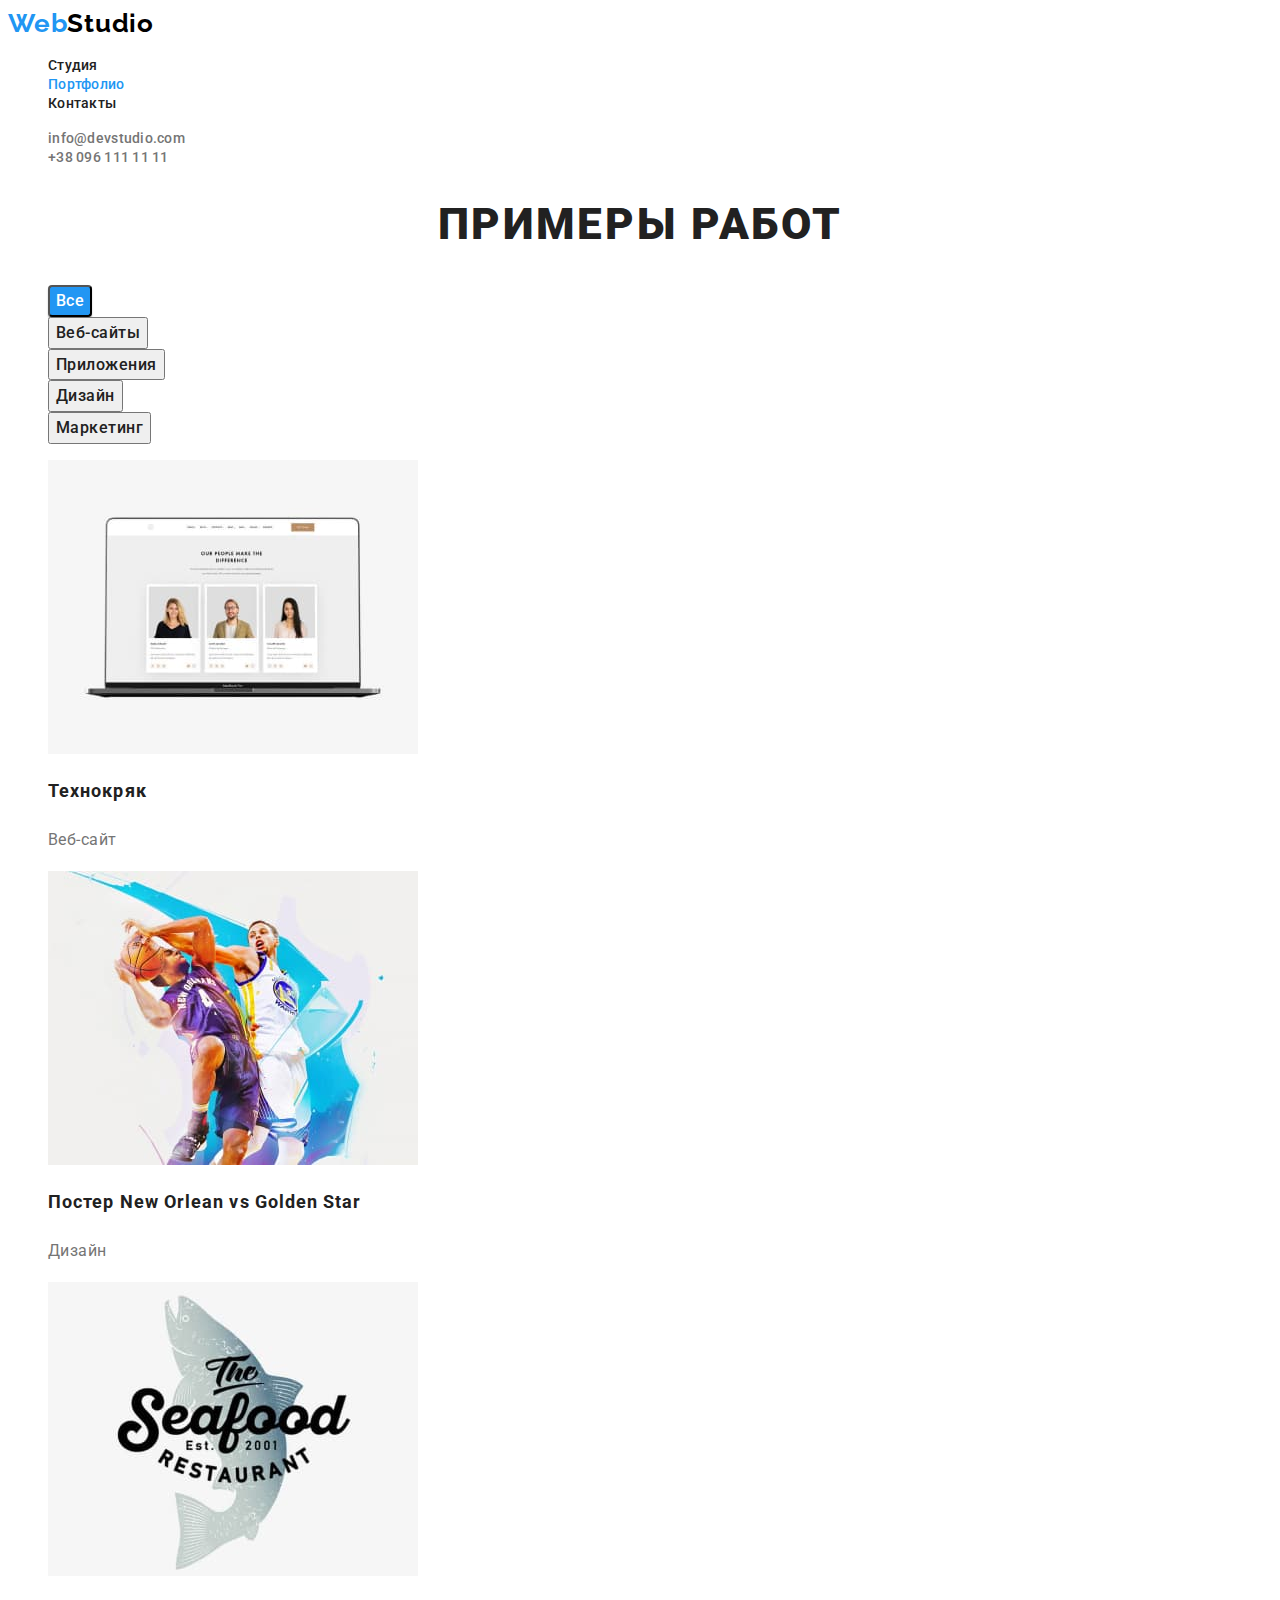
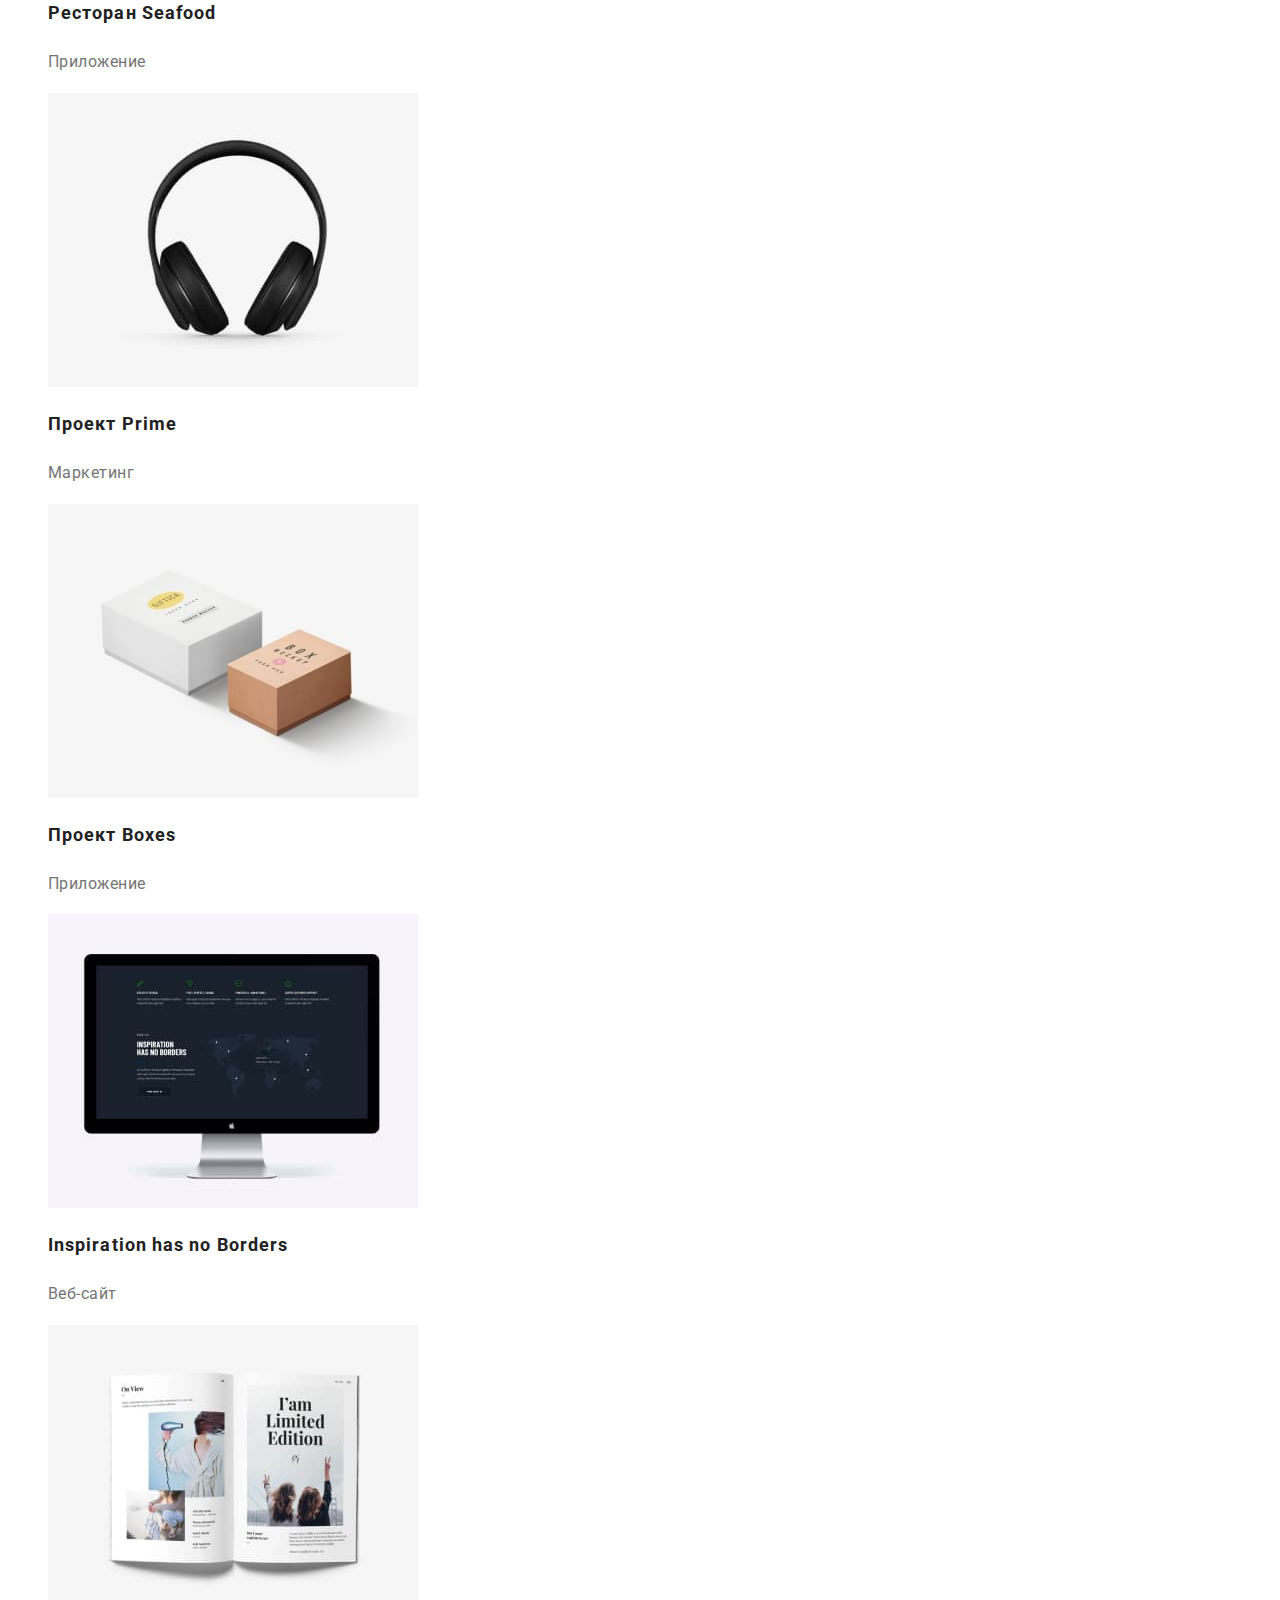
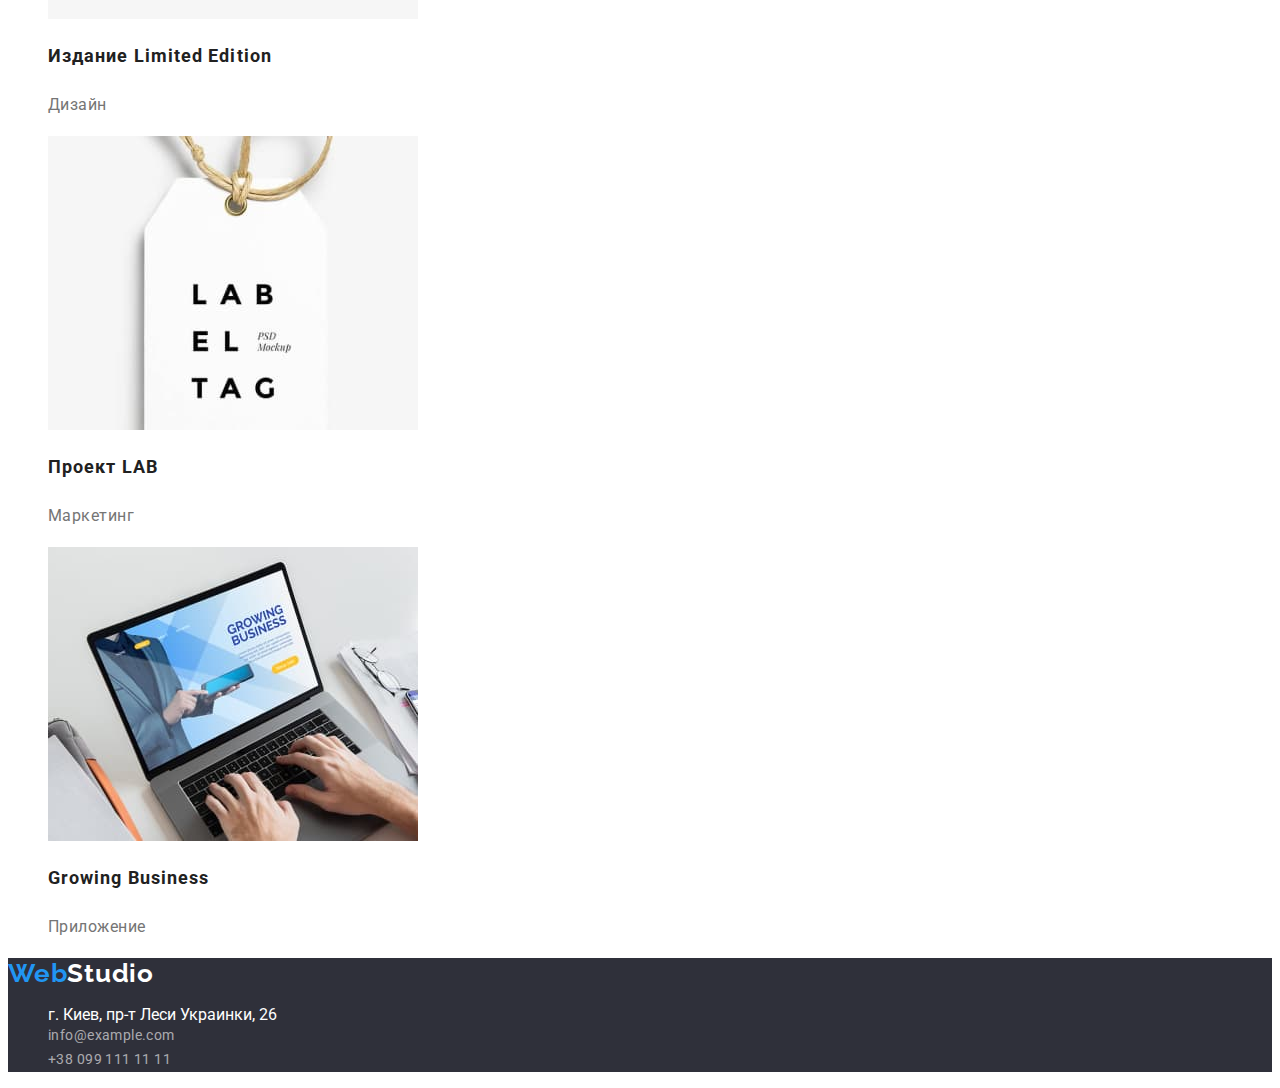
==== portfolio.html @ c9b8087f "Файлы после дз2" ====
<!DOCTYPE html>
<html lang="ru">

<head>
    <meta charset="UTF-8">
    <meta http-equiv="X-UA-Compatible" content="IE=edge">
    <meta name="viewport" content="width=device-width, initial-scale=1.0">
    <title>Portfolio</title>
    <link rel="preconnect" href="https://fonts.googleapis.com">
    <link rel="preconnect" href="https://fonts.gstatic.com" crossorigin>
    <link href="https://fonts.googleapis.com/css2?family=Raleway:wght@700&family=Roboto:wght@400;500;700;900&display=swap"
        rel="stylesheet">
    <link rel="stylesheet" href="./css/styles.css">
</head>

<body>
<header class="header">
    <nav class="header-navigation">
        <a href="./index.html" class="logo">Web<span class="logo-studio">Studio</span></a>
        <ul class="site-nav-list">
            <li class="site-nav-item">
                <a href="./index.html" class="site-nav-link">Студия</a>
            </li>
            <li class="site-nav-item">
                <a href="./portfolio.html" class="site-nav-link current" aria-label="Текущая страница">Портфолио</a>
            </li>
            <li class="site-nav-item">
                <a href="" class="site-nav-link link">Контакты</a>
            </li>
        </ul>
    </nav>
    <!-- Контакты -->
    <ul class="contacts-list">
        <li class="contacts-item">
            <a href="mailto:info@devstudio.com" class="contacts-link">info@devstudio.com</a>
        </li>
        <li class="contacts-item">
            <a href="tel:+380961111111" class="contacts-link ">+38 096 111 11 11</a>
        </li>
    </ul>
</header>
    <main class="main-portfolio">
            
           <!-- Фильтр -->
         <section class="section">
            <h1 class="hero-tagline">Примеры работ</h1>
         <ul class="filter-list">
            <li class="filter-item"><button type="button" class="filter-button-current">Все</button></li>
            <li class="filter-item"><button type="button" class="filter-button">Веб-сайты</button></li>
            <li class="filter-item"><button type="button" class="filter-button">Приложения</button></li>
            <li class="filter-item"><button type="button" class="filter-button">Дизайн</button></li>
            <li class="filter-item"><button type="button" class="filter-button">Маркетинг</button></li>
        </ul>
          <!-- Главные примеры работ -->
         <ul class=" examples-list">
            <li class="examples-item">
                <a href="" class="examples-link">
                    <img src="./images/tekhnokriak.jpg" alt="Веб-сайт компании Технокряк" width="370" height="294">
                <h2 class="examples-text">Технокряк</h2>
                <p class="examples-description">Веб-сайт</p>
                </a>
            </li>
            <li class="examples-item">
                <a href="" class="examples-link">
                    <img src="./images/orlean.jpg" alt="Постер New Orlean vs Golden Star" width="370" height="294">
                <h2 class="examples-text">Постер New Orlean vs Golden Star</h2>
                <p class="examples-description">Дизайн</p>
                </a>
            <li class="examples-item">
                <a href="" class="examples-link"> 
                    <img src="./images/seafood.jpg" alt="Приложение ресторана Seafood" width="370" height="294">
                <h2 class="examples-text">Ресторан Seafood</h2>
                <p class="examples-description">Приложение</p>
                </a>
            </li>
            <li class="examples-item">
                <a href="" class="examples-link">
                    <img src="./images/prime.jpg" alt="Наушники как маркетинг проекта Прайм" width="370"
                        height="294">
                <h2 class="examples-text">Проект Prime</h2>
                <p class="examples-description">Маркетинг</p>
                </a>
            </li>
            <li class="examples-item">
                <a href="" class="examples-link">
                    <img src="./images/boxes.jpg" alt="Приложение проект Boxes" width="370" height="294">
                <h2 class="examples-text">Проект Boxes</h2>
                <p class="examples-description">Приложение</p>
                </a>
            </li>
            <li class="examples-item">
                <a href="" class="examples-link">
                    <img src="./images/inspiration.jpg" alt="Веб-сайт Inspiration has no Borders" width="370"
                        height="294">
                <h2 class="examples-text">Inspiration has no Borders</h2>
                <p class="examples-description">Веб-сайт</p>
                </a>
            </li>
            <li class="examples-item">
                <a href="" class="examples-link">
                    <img src="./images/limited.jpg" alt="Дизайн Издания Limited Edition" width="370" height="294">
                <h2 class="examples-text">Издание Limited Edition</h2>
                <p class="examples-description">Дизайн</p>
                </a>
            </li>
            <li class="examples-item">
                <a href="" class="examples-link">
                    <img src="./images/project.jpg" alt="Маркетинг Проект LAB" width="370" height="294">
                <h2 class="examples-text">Проект LAB</h2>
                <p class="examples-description">Маркетинг</p>
                </a>
            </li>
            <li class="examples-item">
                <a href="" class="examples-link">
                    <img src="./images/growing.jpg" alt="Приложение Growing Business" width="370" height="294">
                <h2 class="examples-text">Growing Business</h2>
                <p class="examples-description">Приложение</p>
                </a>
            </li>
        </ul>
        </section>
    </main>
    <footer class="footer">
        <a href="./index.html" class="logo">Web<span class="logo-studio-footer">Studio</span></a>
        <address class="adress-footer ">
            <ul class="adress-list">
                <li>
                    <span class="adress-street">г. Киев, пр-т Леси Украинки, 26</span>
                </li>
                <li>
                    <a href="mailto:info@example.com" class="mail link">info@example.com</a>
                </li>
                <li>
                    <a href="tel:+380991111111" class="tel link">+38 099 111 11 11</a>
                </li>
            </ul>
        </address>
    </footer>
</body>

</html>
---- css/styles.css ----
/* 
Основной цвет текста - #757575
Вторичный цвет текста - #212121
Основной цвет фона -    #FFFFFF
Вторичный цвет фона - #2F303A
Цвет акцента - #2196F3 */

:root {
  --primary-text-color: #757575;
  --secondary-text-color: #212121;
  --primary-bg-color: #fff;
  --secondary-bg-color: #2f303a;
  --accent-color: #2196f3;
}
/* Основные параметры body */
body {
  background-color: var(--primary-bg-color);
  color: var(--primary-text-color);
  font-family: Roboto, sans-serif;
}
/* Лого Хедер и первая часть для Футера */
.logo {
  font-family: Raleway, sans-serif;
  color: var(--accent-color);
  text-decoration: none;
  font-weight: 700;
  font-size: 26px;
  line-height: 1.19;
  letter-spacing: 0.03em;
}

.logo-studio {
  color: #000;
}

/* Параметры оформления  */
/* .list {
  list-style: none;
} */

.link {
  text-decoration: none;
}

/* Хедер */
.site-nav-link {
  font-weight: 500;
  font-size: 14px;
  line-height: 1.14;
  letter-spacing: 0.02em;
  color: var(--secondary-text-color);
  text-decoration: none;
}
.site-nav-link:hover,
.site-nav-link:focus {
  color: var(--accent-color);
}

.site-nav-item .current {
  color: var(--accent-color);
}

.contacts-link {
  font-weight: 500;
  font-size: 14px;
  line-height: 1.14;
  letter-spacing: 0.02em;
  color: var(--primary-text-color);
  text-decoration: none;
}

.contacts-link:hover,
.contacts-link:focus {
  color: var(--accent-color);
}

.contacts-list {
  list-style: none;
}
.site-nav-list {
  list-style: none;
}

/* Оформление героя */
.hero {
  background-color: var(--secondary-bg-color);
}

.hero-title {
  color: var(--primary-bg-color);
  font-weight: 900;
  font-size: 44px;
  line-height: 1.36;
  text-align: center;
  letter-spacing: 0.06em;
  text-transform: uppercase;
}

/* Основные параметры кнопок */
/* .button {
  font-family: inherit;
  cursor: pointer;
}
Кнопка герой */
.hero-button {
  font-family: inherit;
  cursor: pointer;
  font-weight: 700;
  font-size: 16px;
  line-height: 1.87;
  color: var(--primary-bg-color);
  align-items: center;
  text-align: center;
  letter-spacing: 0.06em;
  background-color: var(--accent-color);
  box-shadow: 0px 4px 4px rgba(0, 0, 0, 0.15);
  border-radius: 4px;
}
/* Особенности */
.properties-headline {
  font-weight: 700;
  font-size: 36px;
  line-height: 1.16;
  text-align: center;
  letter-spacing: 0.03em;
  color: var(--secondary-text-color);
}

.properties-list {
  list-style: none;
}

.properties-title {
  font-weight: 700;
  font-size: 14px;
  line-height: 1.14;
  letter-spacing: 0.03em;
  text-transform: uppercase;
  color: var(--secondary-text-color);
}
.properties-text {
  font-size: 14px;
  line-height: 1.71;
  letter-spacing: 0.03em;
}

/* Чем мы занимаемся */
.works-headline {
  font-weight: 700;
  font-size: 36px;
  line-height: 1.16;
  text-align: center;
  letter-spacing: 0.03em;
  color: var(--secondary-text-color);
}

.works-list {
  list-style: none;
}

/* Команда */
.section-team {
  background-color: #f5f4fa;
}

.team-headline {
  font-weight: 700;
  font-size: 36px;
  line-height: 1.16;
  text-align: center;
  letter-spacing: 0.03em;
  color: var(--secondary-text-color);
}
.team-list {
  list-style: none;
}

.team-item-title {
  font-weight: 500;
  font-size: 16px;
  line-height: 1.18;
  letter-spacing: 0.03em;
  color: var(--secondary-text-color);
}
.team-item-text {
  font-size: 16px;
  line-height: 1.18;
  letter-spacing: 0.03em;
}

/* Футер */

.footer {
  background-color: var(--secondary-bg-color);
}
/* Лого футер */
.logo > .logo-studio-footer {
  color: var(--primary-bg-color);
}
/* Адресс Футер */
.adress-footer {
  font-style: normal;
}

.adress {
  font-size: 14px;
  line-height: 1.71;
  letter-spacing: 0.03em;
  color: var(--primary-bg-color);
}
.adress-list {
  list-style: none;
}
.mail,
.tel {
  font-size: 14px;
  line-height: 1.71;
  letter-spacing: 0.03em;
  color: rgba(255, 255, 255, 0.6);
}
.mail:hover,
.mail:focus,
.tel:hover,
.tel:focus {
  color: var(--accent-color);
}
.adress-street {
  color: var(--primary-bg-color);
}
/* Мейн портфолио */

.hero-tagline {
  color: var(--secondary-text-color);
  font-weight: 900;
  font-size: 44px;
  line-height: 1.36;
  text-align: center;
  letter-spacing: 0.06em;
  text-transform: uppercase;
}

/* Оформление кнопок портфолио */
.filter-list {
  list-style: none;
}
.filter-button-current {
  font-weight: 500;
  font-size: 16px;
  line-height: 1.62;
  text-align: center;
  letter-spacing: 0.03em;
  color: var(--primary-bg-color);
  background-color: var(--accent-color);
  box-shadow: 0px 3px 1px rgba(0, 0, 0, 0.1), 0px 1px 2px rgba(0, 0, 0, 0.08),
    0px 2px 2px rgba(0, 0, 0, 0.12);
  border-radius: 4px;
  font-family: inherit;
  cursor: pointer;
}

.filter-button {
  font-weight: 500;
  font-size: 16px;
  line-height: 1.62;
  text-align: center;
  letter-spacing: 0.03em;
  color: var(--secondary-text-color);
  font-family: inherit;
  cursor: pointer;
}

.filter-button:hover,
.filter-button:focus {
  color: var(--primary-bg-color);
  background-color: var(--accent-color);
  box-shadow: 0px 3px 1px rgba(0, 0, 0, 0.1), 0px 1px 2px rgba(0, 0, 0, 0.08),
    0px 2px 2px rgba(0, 0, 0, 0.12);
  border-radius: 4px;
}

/* Оформление примеров работ Портфолио */
.examples-text {
  font-weight: 700;
  font-size: 18px;
  line-height: 2;
  letter-spacing: 0.06em;
  color: var(--secondary-text-color);
}

.examples-link {
  text-decoration: none;
}

.examples-description {
  font-size: 16px;
  line-height: 1.87;
  letter-spacing: 0.03em;
  color: var(--primary-text-color);
}
.examples-list {
  list-style: none;
}
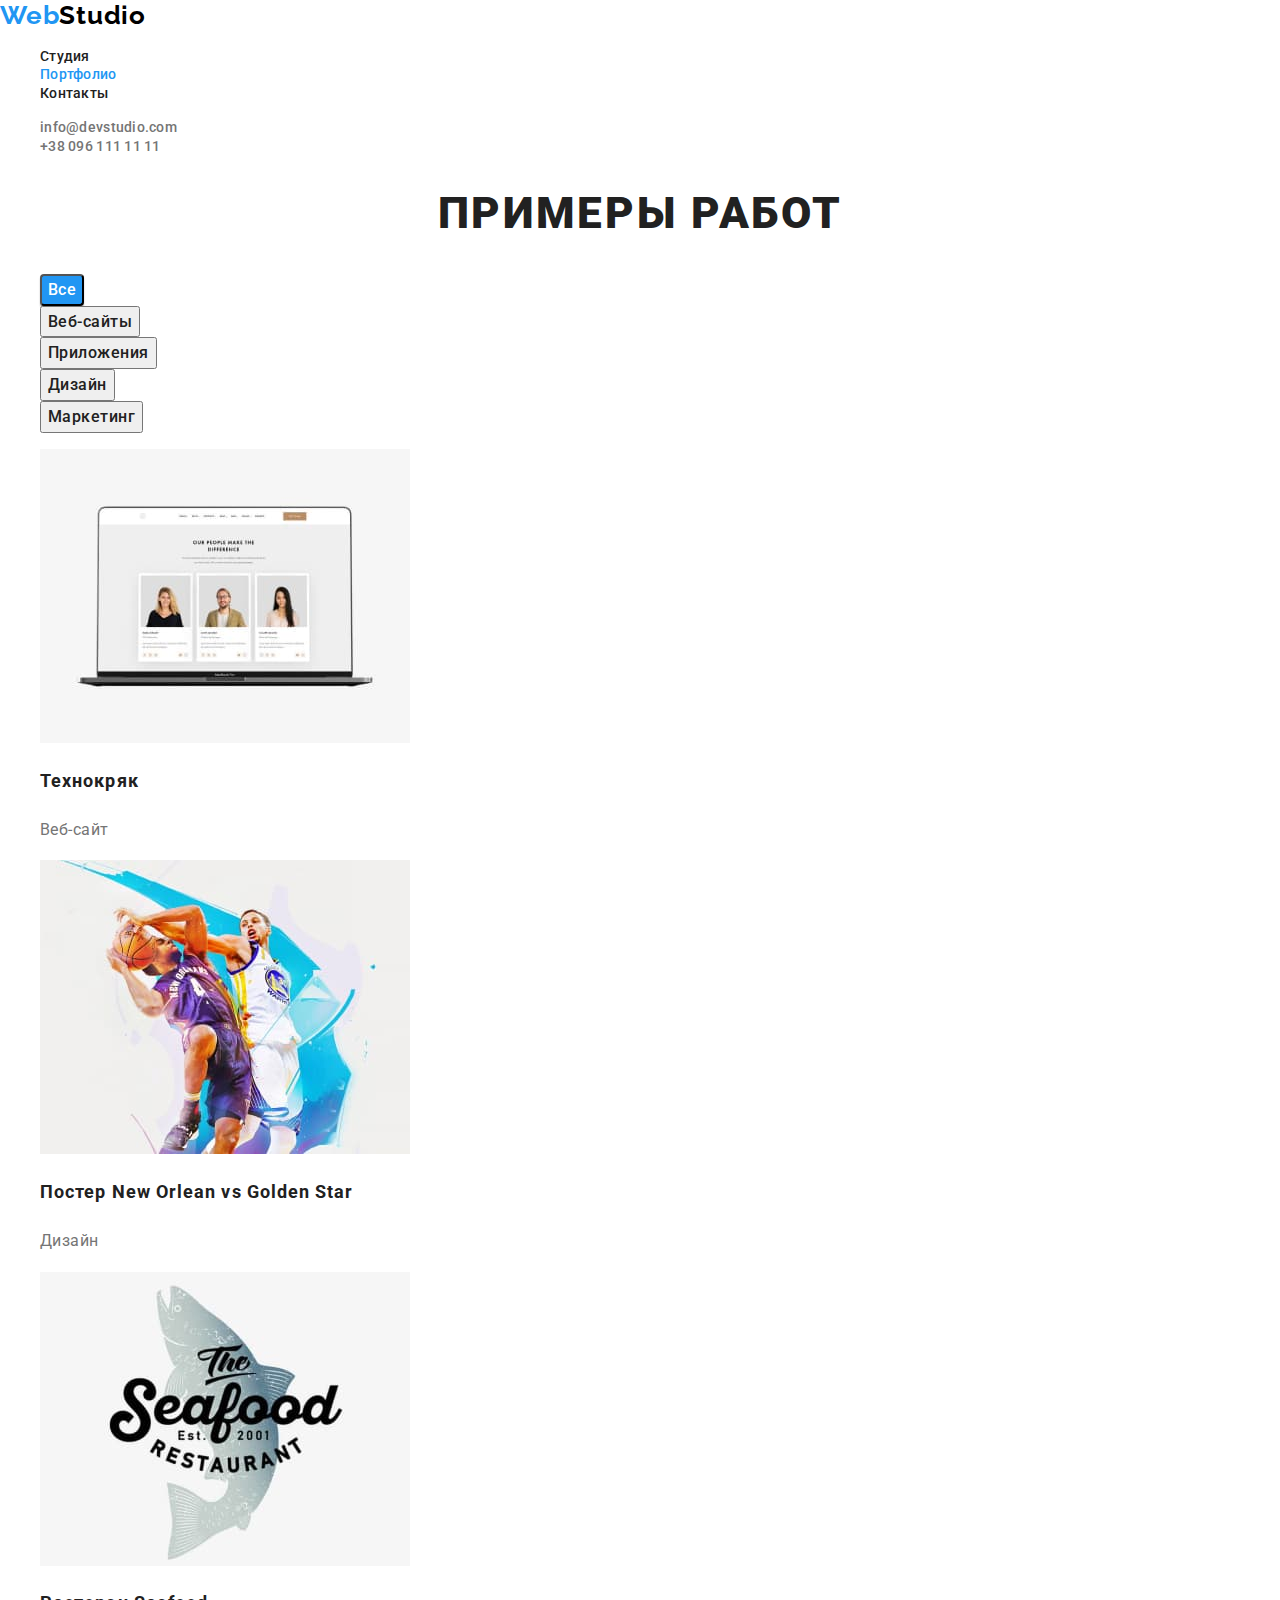
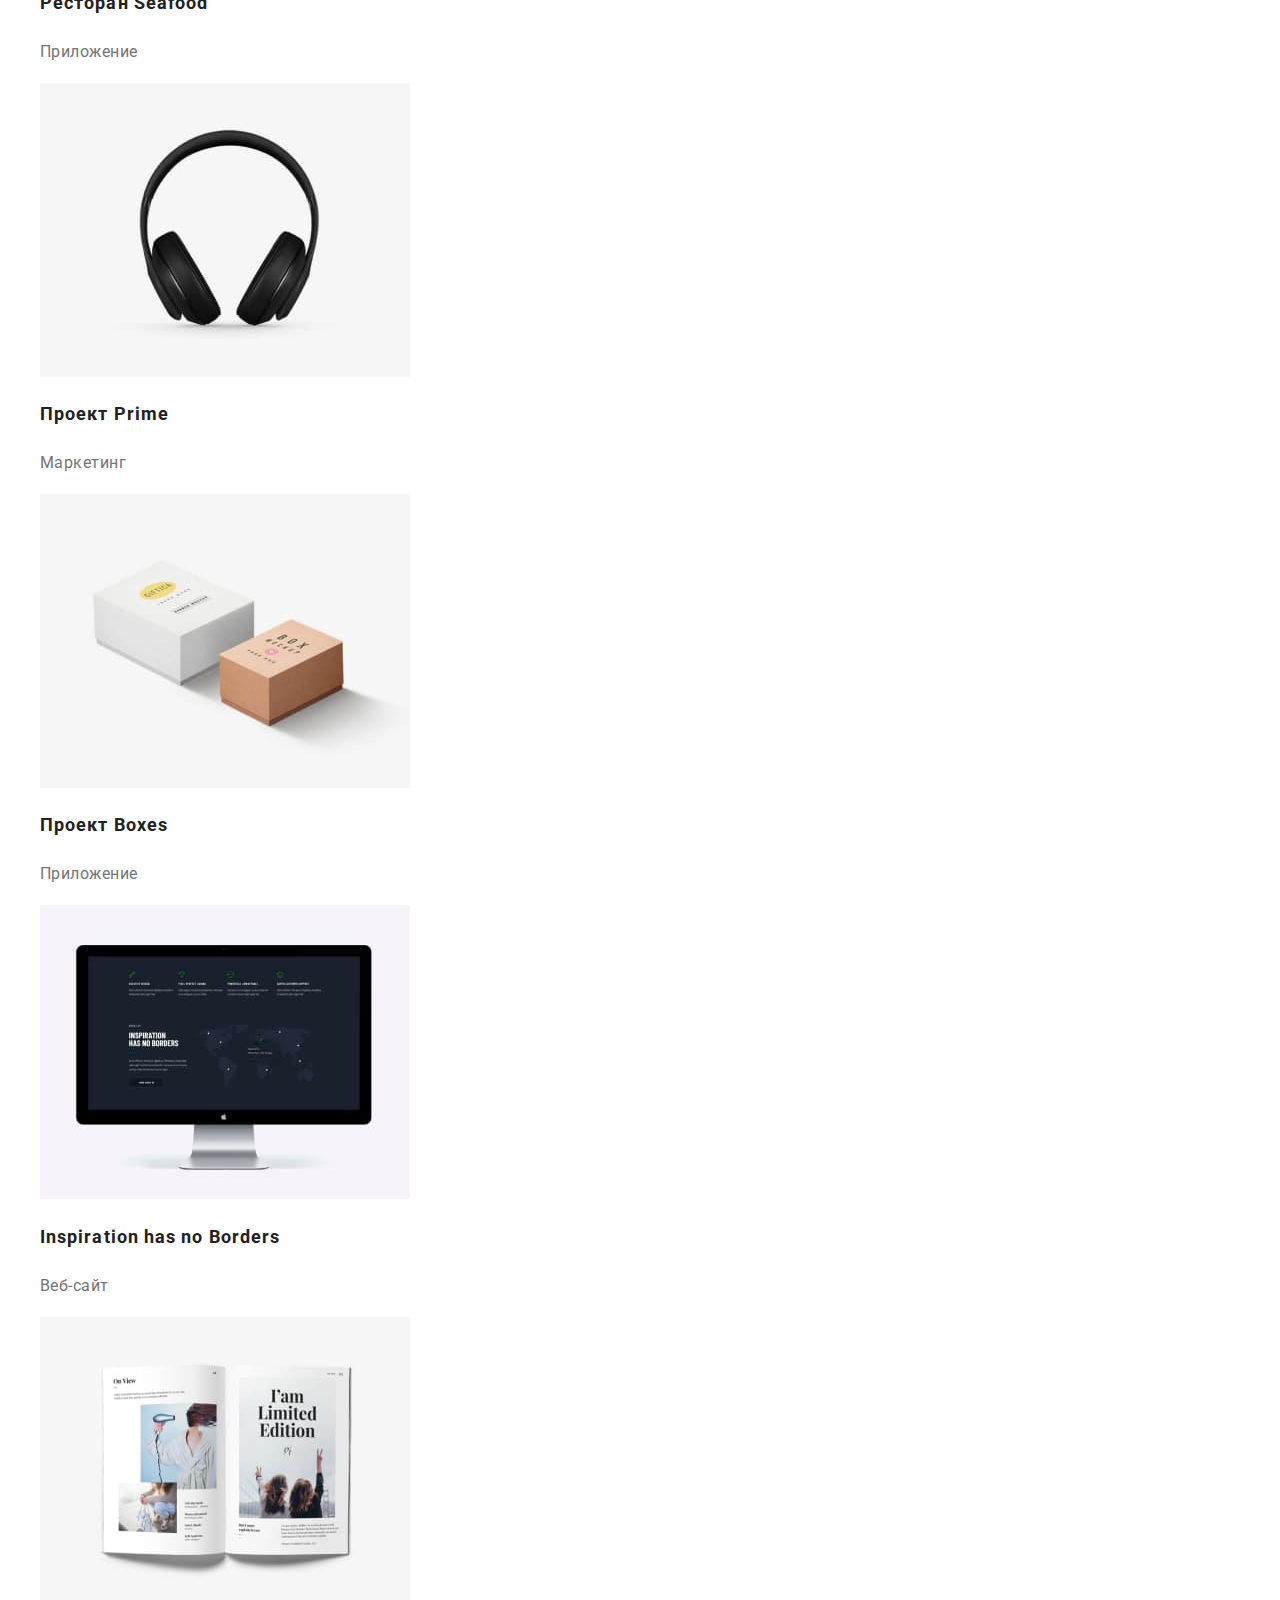
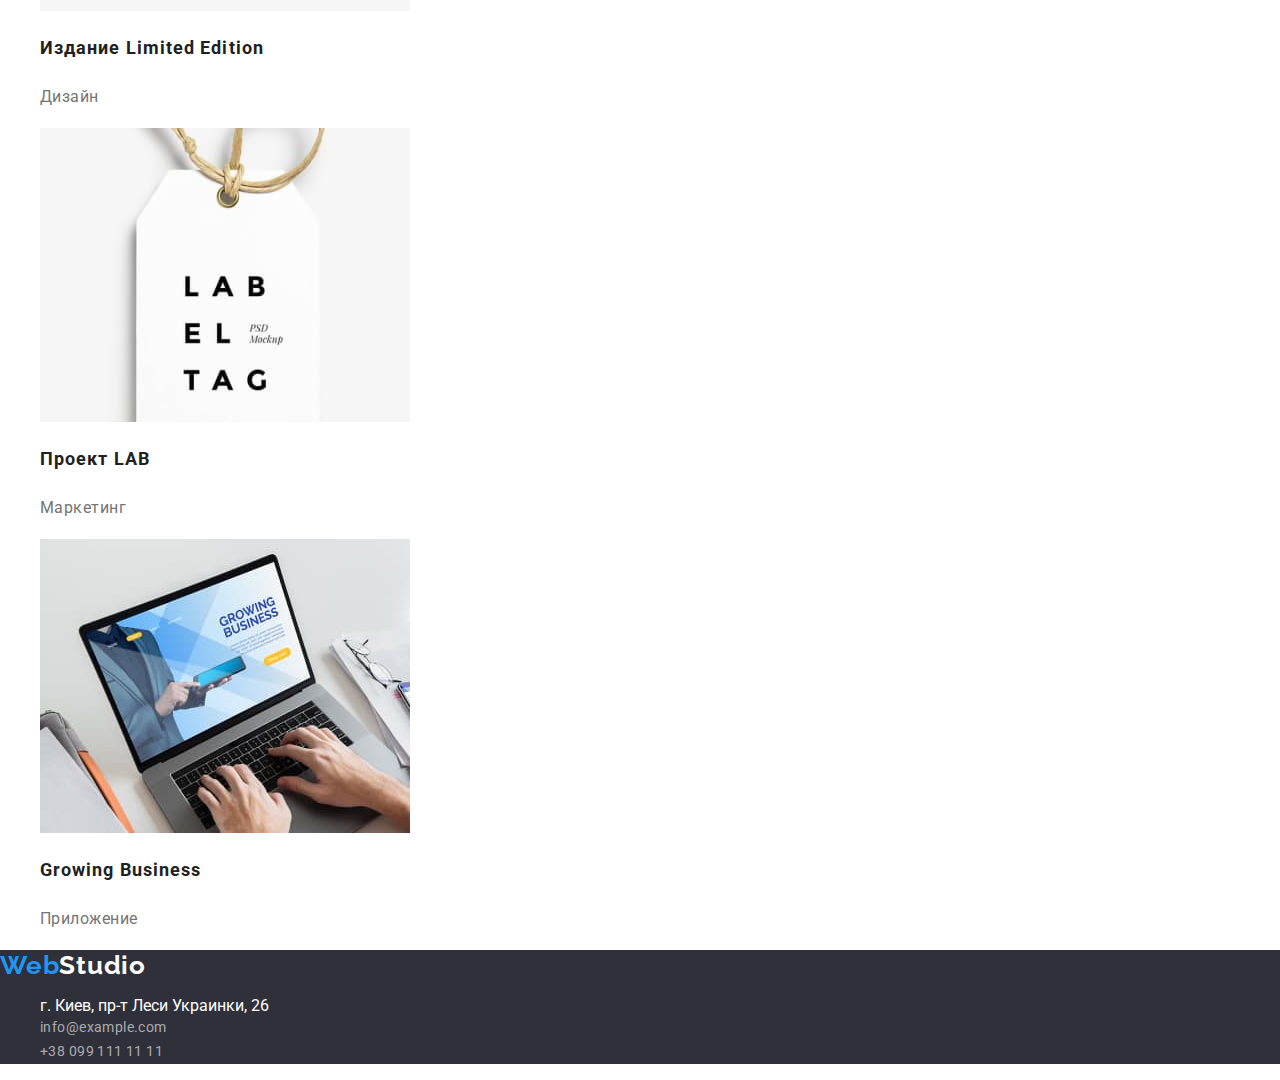
==== commit ad221954: "Добавлен нормализатор" ====
--- a/portfolio.html
+++ b/portfolio.html
@@ -8,6 +8,7 @@
     <title>Portfolio</title>
     <link rel="preconnect" href="https://fonts.googleapis.com">
     <link rel="preconnect" href="https://fonts.gstatic.com" crossorigin>
+    <link rel="stylesheet" href="./css/modern-normalize.css">
     <link href="https://fonts.googleapis.com/css2?family=Raleway:wght@700&family=Roboto:wght@400;500;700;900&display=swap"
         rel="stylesheet">
     <link rel="stylesheet" href="./css/styles.css">
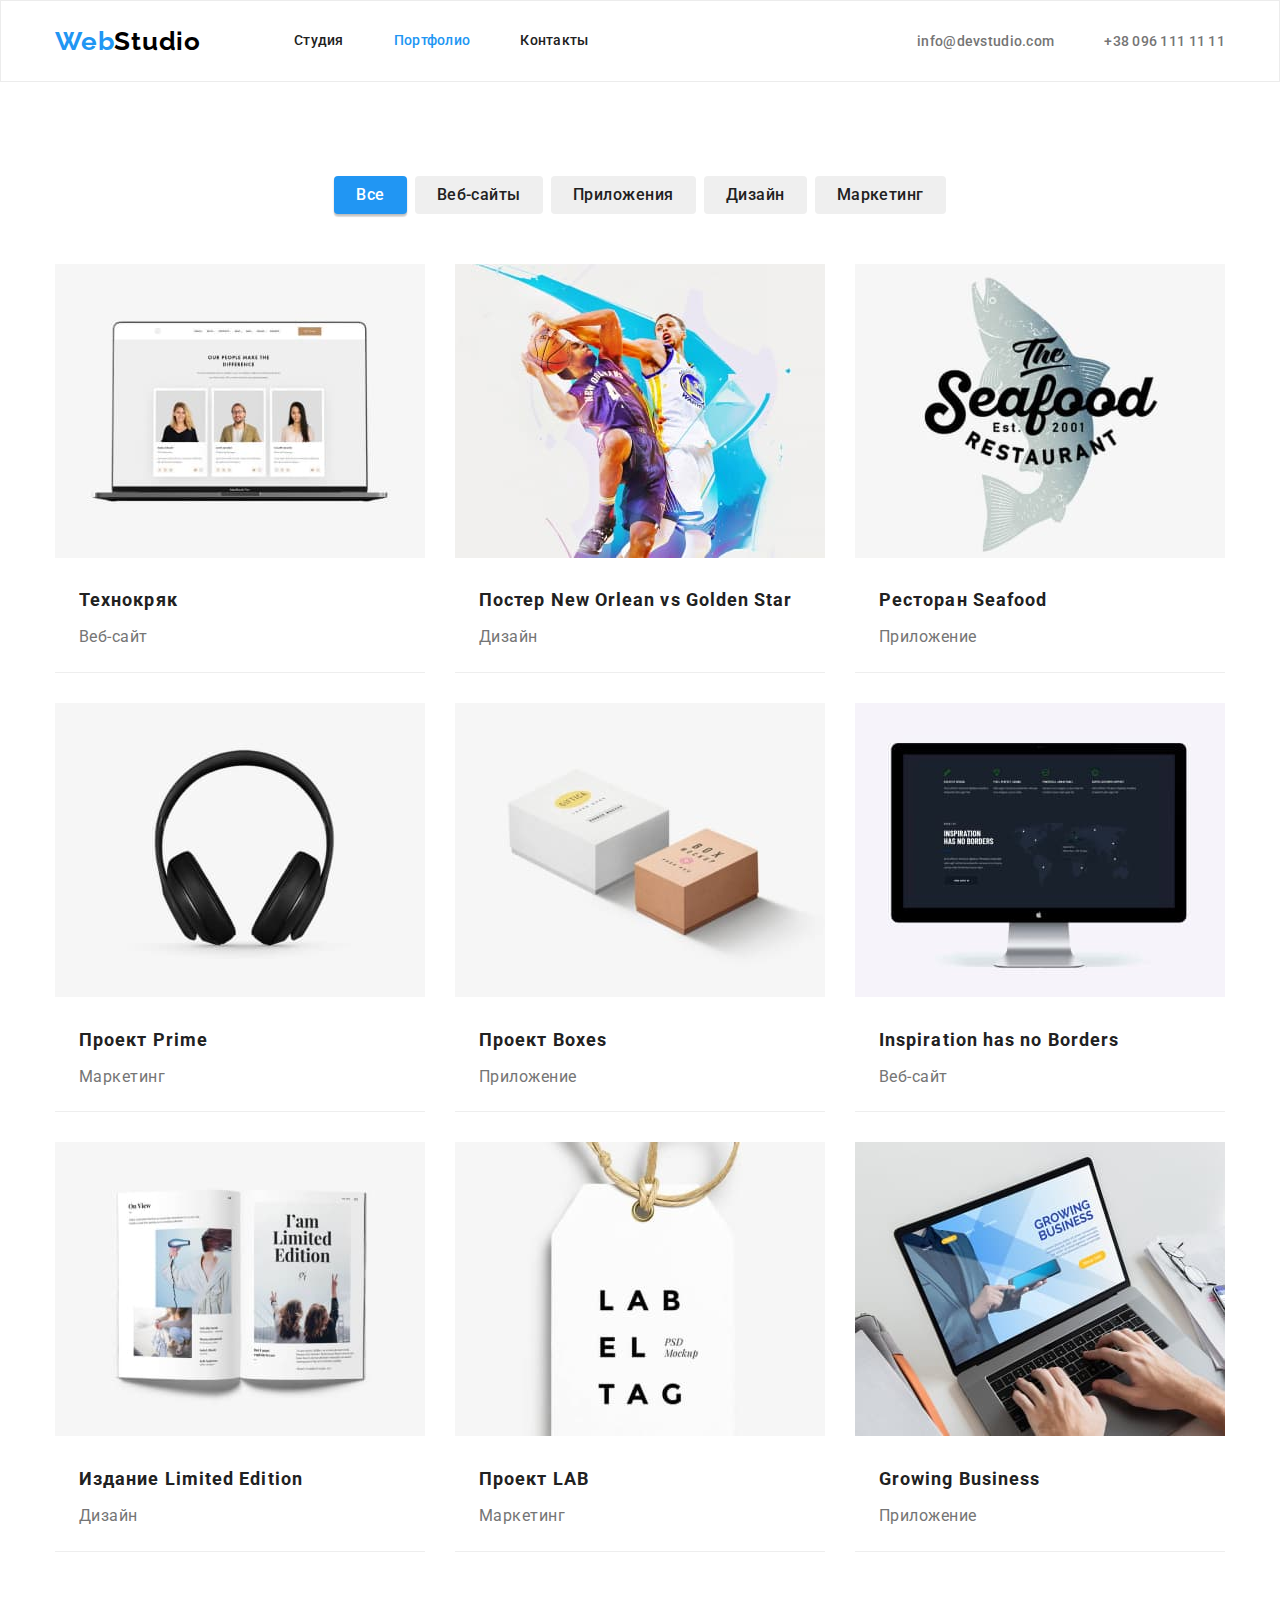
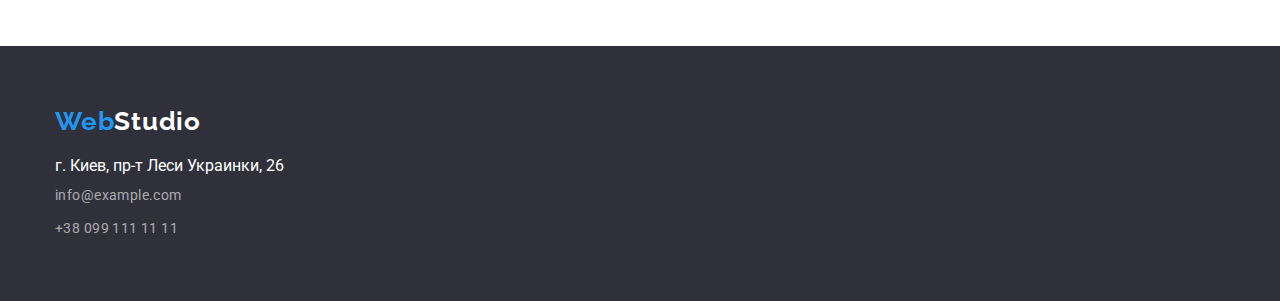
==== commit 47e2cc02: "Добавляет финальное оформление" ====
--- a/portfolio.html
+++ b/portfolio.html
@@ -8,52 +8,57 @@
     <title>Portfolio</title>
     <link rel="preconnect" href="https://fonts.googleapis.com">
     <link rel="preconnect" href="https://fonts.gstatic.com" crossorigin>
-    <link rel="stylesheet" href="./css/modern-normalize.css">
+    
     <link href="https://fonts.googleapis.com/css2?family=Raleway:wght@700&family=Roboto:wght@400;500;700;900&display=swap"
         rel="stylesheet">
+        <link rel="stylesheet" href="./css/modern-normalize.css">
     <link rel="stylesheet" href="./css/styles.css">
 </head>
 
 <body>
 <header class="header">
-    <nav class="header-navigation">
-        <a href="./index.html" class="logo">Web<span class="logo-studio">Studio</span></a>
-        <ul class="site-nav-list">
-            <li class="site-nav-item">
-                <a href="./index.html" class="site-nav-link">Студия</a>
+    <div class="container header-content">
+        <nav class="header-navigation">
+            <a href="./index.html" class="logo">Web<span class="logo-studio">Studio</span></a>
+            <ul class="site-nav-list ">
+                <li class="site-nav-item">
+                    <a href="./index.html" class="site-nav-link" >Студия</a>
+                </li>
+                <li class="site-nav-item">
+                    <a href="./portfolio.html" class="site-nav-link current" aria-label="Текущая страница">Портфолио</a>
+                </li>
+                <li class="site-nav-item">
+                    <a href="" class="site-nav-link link">Контакты</a>
+                </li>
+            </ul>
+        </nav>
+        <!-- Контакты -->
+        <ul class="contacts-list">
+            <li class="contacts-item">
+                <a href="mailto:info@devstudio.com" class="contacts-link">info@devstudio.com</a>
             </li>
-            <li class="site-nav-item">
-                <a href="./portfolio.html" class="site-nav-link current" aria-label="Текущая страница">Портфолио</a>
-            </li>
-            <li class="site-nav-item">
-                <a href="" class="site-nav-link link">Контакты</a>
+            <li class="contacts-item">
+                <a href="tel:+380961111111" class="contacts-link ">+38 096 111 11 11</a>
             </li>
         </ul>
-    </nav>
-    <!-- Контакты -->
-    <ul class="contacts-list">
-        <li class="contacts-item">
-            <a href="mailto:info@devstudio.com" class="contacts-link">info@devstudio.com</a>
-        </li>
-        <li class="contacts-item">
-            <a href="tel:+380961111111" class="contacts-link ">+38 096 111 11 11</a>
-        </li>
-    </ul>
+    </div>
+</header>
 </header>
     <main class="main-portfolio">
             
            <!-- Фильтр -->
          <section class="section">
-            <h1 class="hero-tagline">Примеры работ</h1>
+             <div class="container">
+            <h1 class="hero-tagline hidden">Примеры работ</h1>
          <ul class="filter-list">
-            <li class="filter-item"><button type="button" class="filter-button-current">Все</button></li>
+            <li class="filter-item"><button type="button" class="filter-button current">Все</button></li>
             <li class="filter-item"><button type="button" class="filter-button">Веб-сайты</button></li>
             <li class="filter-item"><button type="button" class="filter-button">Приложения</button></li>
             <li class="filter-item"><button type="button" class="filter-button">Дизайн</button></li>
             <li class="filter-item"><button type="button" class="filter-button">Маркетинг</button></li>
         </ul>
           <!-- Главные примеры работ -->
-         <ul class=" examples-list">
+         <ul class="examples-list">
             <li class="examples-item">
                 <a href="" class="examples-link">
                     <img src="./images/tekhnokriak.jpg" alt="Веб-сайт компании Технокряк" width="370" height="294">
@@ -120,22 +125,25 @@
             </li>
         </ul>
         </section>
+        </div>
     </main>
     <footer class="footer">
-        <a href="./index.html" class="logo">Web<span class="logo-studio-footer">Studio</span></a>
-        <address class="adress-footer ">
-            <ul class="adress-list">
-                <li>
-                    <span class="adress-street">г. Киев, пр-т Леси Украинки, 26</span>
-                </li>
-                <li>
-                    <a href="mailto:info@example.com" class="mail link">info@example.com</a>
-                </li>
-                <li>
-                    <a href="tel:+380991111111" class="tel link">+38 099 111 11 11</a>
-                </li>
-            </ul>
-        </address>
+        <div class="container footer-container">
+            <a href="./index.html" class="logo">Web<span class="logo-studio-footer">Studio</span></a>
+            <address class="adress-footer ">
+                <ul class="adress-list">
+                    <li class="adress-item">
+                        <span class="adress-street">г. Киев, пр-т Леси Украинки, 26</span>
+                    </li>
+                    <li class="adress-item">
+                        <a href="mailto:info@example.com" class="mail link">info@example.com</a>
+                    </li>
+                    <li class="adress-item">
+                        <a href="tel:+380991111111" class="tel link">+38 099 111 11 11</a>
+                    </li>
+                </ul>
+            </address>
+        </div>
     </footer>
 </body>
 
--- a/css/styles.css
+++ b/css/styles.css
@@ -18,6 +18,38 @@
   color: var(--primary-text-color);
   font-family: Roboto, sans-serif;
 }
+
+h1,
+h2,
+h3,
+h4,
+h5,
+h6,
+p,
+ul {
+  margin: 0;
+  padding: 0;
+}
+
+.section {
+  padding-top: 94px;
+  padding-bottom: 94px;
+  margin-right: auto;
+  margin-left: auto;
+}
+.header {
+  border: 1px solid #ececec;
+}
+.header-content {
+  display: flex;
+  align-items: center;
+}
+
+.header-navigation {
+  display: flex;
+  align-items: center;
+}
+
 /* Лого Хедер и первая часть для Футера */
 .logo {
   font-family: Raleway, sans-serif;
@@ -27,6 +59,7 @@
   font-size: 26px;
   line-height: 1.19;
   letter-spacing: 0.03em;
+  display: inline-block;
 }
 
 .logo-studio {
@@ -43,6 +76,7 @@
 }
 
 /* Хедер */
+
 .site-nav-link {
   font-weight: 500;
   font-size: 14px;
@@ -50,7 +84,22 @@
   letter-spacing: 0.02em;
   color: var(--secondary-text-color);
   text-decoration: none;
-}
+  display: block;
+  padding: 20px 0px;
+  margin: -20px 0px;
+}
+.site-nav-item {
+  padding: 32px 0px;
+}
+
+.site-nav-item:not(:last-child),
+.contacts-item:not(:last-child) {
+  margin-right: 50px;
+}
+.contacts-list {
+  margin-left: auto;
+}
+
 .site-nav-link:hover,
 .site-nav-link:focus {
   color: var(--accent-color);
@@ -61,12 +110,15 @@
 }
 
 .contacts-link {
+  display: inline-block;
   font-weight: 500;
   font-size: 14px;
   line-height: 1.14;
   letter-spacing: 0.02em;
   color: var(--primary-text-color);
   text-decoration: none;
+  padding: 20px 0px;
+  margin: -20px 0px;
 }
 
 .contacts-link:hover,
@@ -76,14 +128,20 @@
 
 .contacts-list {
   list-style: none;
+  display: flex;
 }
 .site-nav-list {
   list-style: none;
+  display: flex;
+  margin-left: 93px;
 }
 
 /* Оформление героя */
 .hero {
   background-color: var(--secondary-bg-color);
+  text-align: center;
+  padding-top: 200px;
+  padding-bottom: 200px;
 }
 
 .hero-title {
@@ -94,14 +152,10 @@
   text-align: center;
   letter-spacing: 0.06em;
   text-transform: uppercase;
-}
-
-/* Основные параметры кнопок */
-/* .button {
-  font-family: inherit;
-  cursor: pointer;
-}
-Кнопка герой */
+  margin-bottom: 30px;
+}
+
+/*Кнопка герой */
 .hero-button {
   font-family: inherit;
   cursor: pointer;
@@ -115,19 +169,27 @@
   background-color: var(--accent-color);
   box-shadow: 0px 4px 4px rgba(0, 0, 0, 0.15);
   border-radius: 4px;
-}
+  min-width: 200px;
+  display: inline-block;
+  border-color: transparent;
+}
+
 /* Особенности */
 .properties-headline {
   font-weight: 700;
   font-size: 36px;
   line-height: 1.16;
-  text-align: center;
   letter-spacing: 0.03em;
   color: var(--secondary-text-color);
 }
 
 .properties-list {
   list-style: none;
+  display: flex;
+}
+
+.properties-item:not(:last-child) {
+  margin-right: 30px;
 }
 
 .properties-title {
@@ -137,13 +199,34 @@
   letter-spacing: 0.03em;
   text-transform: uppercase;
   color: var(--secondary-text-color);
+  padding-bottom: 10px;
+  width: 270px;
+}
+
+.container {
+  width: 1200px;
+  margin-left: auto;
+  margin-right: auto;
+  padding: 0px 15px;
+}
+
+.properties-list {
+  margin-right: 30px;
 }
 .properties-text {
   font-size: 14px;
   line-height: 1.71;
   letter-spacing: 0.03em;
-}
-
+  width: 270px;
+}
+
+.hidden {
+  position: absolute;
+  clip: rect(0 0 0 0);
+  width: 1px;
+  height: 1px;
+  margin: -1px;
+}
 /* Чем мы занимаемся */
 .works-headline {
   font-weight: 700;
@@ -152,14 +235,21 @@
   text-align: center;
   letter-spacing: 0.03em;
   color: var(--secondary-text-color);
-}
-
+  margin-bottom: 50px;
+}
+.section.doing {
+  padding-top: 0px;
+}
 .works-list {
   list-style: none;
+  display: flex;
+}
+.works-item:not(:last-child) {
+  margin-right: 30px;
 }
 
 /* Команда */
-.section-team {
+.section.team {
   background-color: #f5f4fa;
 }
 
@@ -170,9 +260,11 @@
   text-align: center;
   letter-spacing: 0.03em;
   color: var(--secondary-text-color);
+  margin-bottom: 50px;
 }
 .team-list {
   list-style: none;
+  display: flex;
 }
 
 .team-item-title {
@@ -181,17 +273,36 @@
   line-height: 1.18;
   letter-spacing: 0.03em;
   color: var(--secondary-text-color);
+  text-align: center;
 }
 .team-item-text {
   font-size: 16px;
   line-height: 1.18;
   letter-spacing: 0.03em;
-}
-
+  text-align: center;
+  padding-top: 10px;
+}
+.team-item-container {
+  padding-top: 30px;
+  padding-bottom: 30px;
+}
+
+.team-item {
+  background-color: var(--primary-bg-color);
+  box-shadow: 0px 1px 3px rgba(0, 0, 0, 0.12), 0px 1px 1px rgba(0, 0, 0, 0.14),
+    0px 2px 1px rgba(0, 0, 0, 0.2);
+  border-radius: 0px 0px 4px 4px;
+  width: 270px;
+}
+
+.team-item:not(:last-child) {
+  margin-right: 30px;
+}
 /* Футер */
 
 .footer {
   background-color: var(--secondary-bg-color);
+  padding: 60px 0px;
 }
 /* Лого футер */
 .logo > .logo-studio-footer {
@@ -200,6 +311,7 @@
 /* Адресс Футер */
 .adress-footer {
   font-style: normal;
+  margin-top: 20px;
 }
 
 .adress {
@@ -227,6 +339,10 @@
 .adress-street {
   color: var(--primary-bg-color);
 }
+
+.adress-item:not(:last-child) {
+  margin-bottom: 9px;
+}
 /* Мейн портфолио */
 
 .hero-tagline {
@@ -242,8 +358,11 @@
 /* Оформление кнопок портфолио */
 .filter-list {
   list-style: none;
-}
-.filter-button-current {
+  display: flex;
+  justify-content: center;
+  margin-bottom: 0px;
+}
+.filter-button.current {
   font-weight: 500;
   font-size: 16px;
   line-height: 1.62;
@@ -267,6 +386,14 @@
   color: var(--secondary-text-color);
   font-family: inherit;
   cursor: pointer;
+  margin-bottom: 50px;
+  padding: 6px 22px;
+  border: transparent;
+  border-radius: 4px;
+}
+
+.filter-item:not(:last-child):not(:last-child) {
+  margin-right: 8px;
 }
 
 .filter-button:hover,
@@ -299,4 +426,28 @@
 }
 .examples-list {
   list-style: none;
-}
+  display: flex;
+  flex-wrap: wrap;
+  margin-right: -30px;
+  margin-bottom: -30px;
+  flex-basis: calc((100% - 60px) / 3);
+}
+
+.examples-item {
+  border-bottom: 1px solid #eeeeee;
+  margin-right: 30px;
+  margin-bottom: 30px;
+}
+
+.examples-text {
+  padding-left: 24px;
+  padding-right: 24px;
+  margin-top: 20px;
+  margin-bottom: 4px;
+}
+
+.examples-description {
+  padding-left: 24px;
+  padding-right: 24px;
+  padding-bottom: 20px;
+}
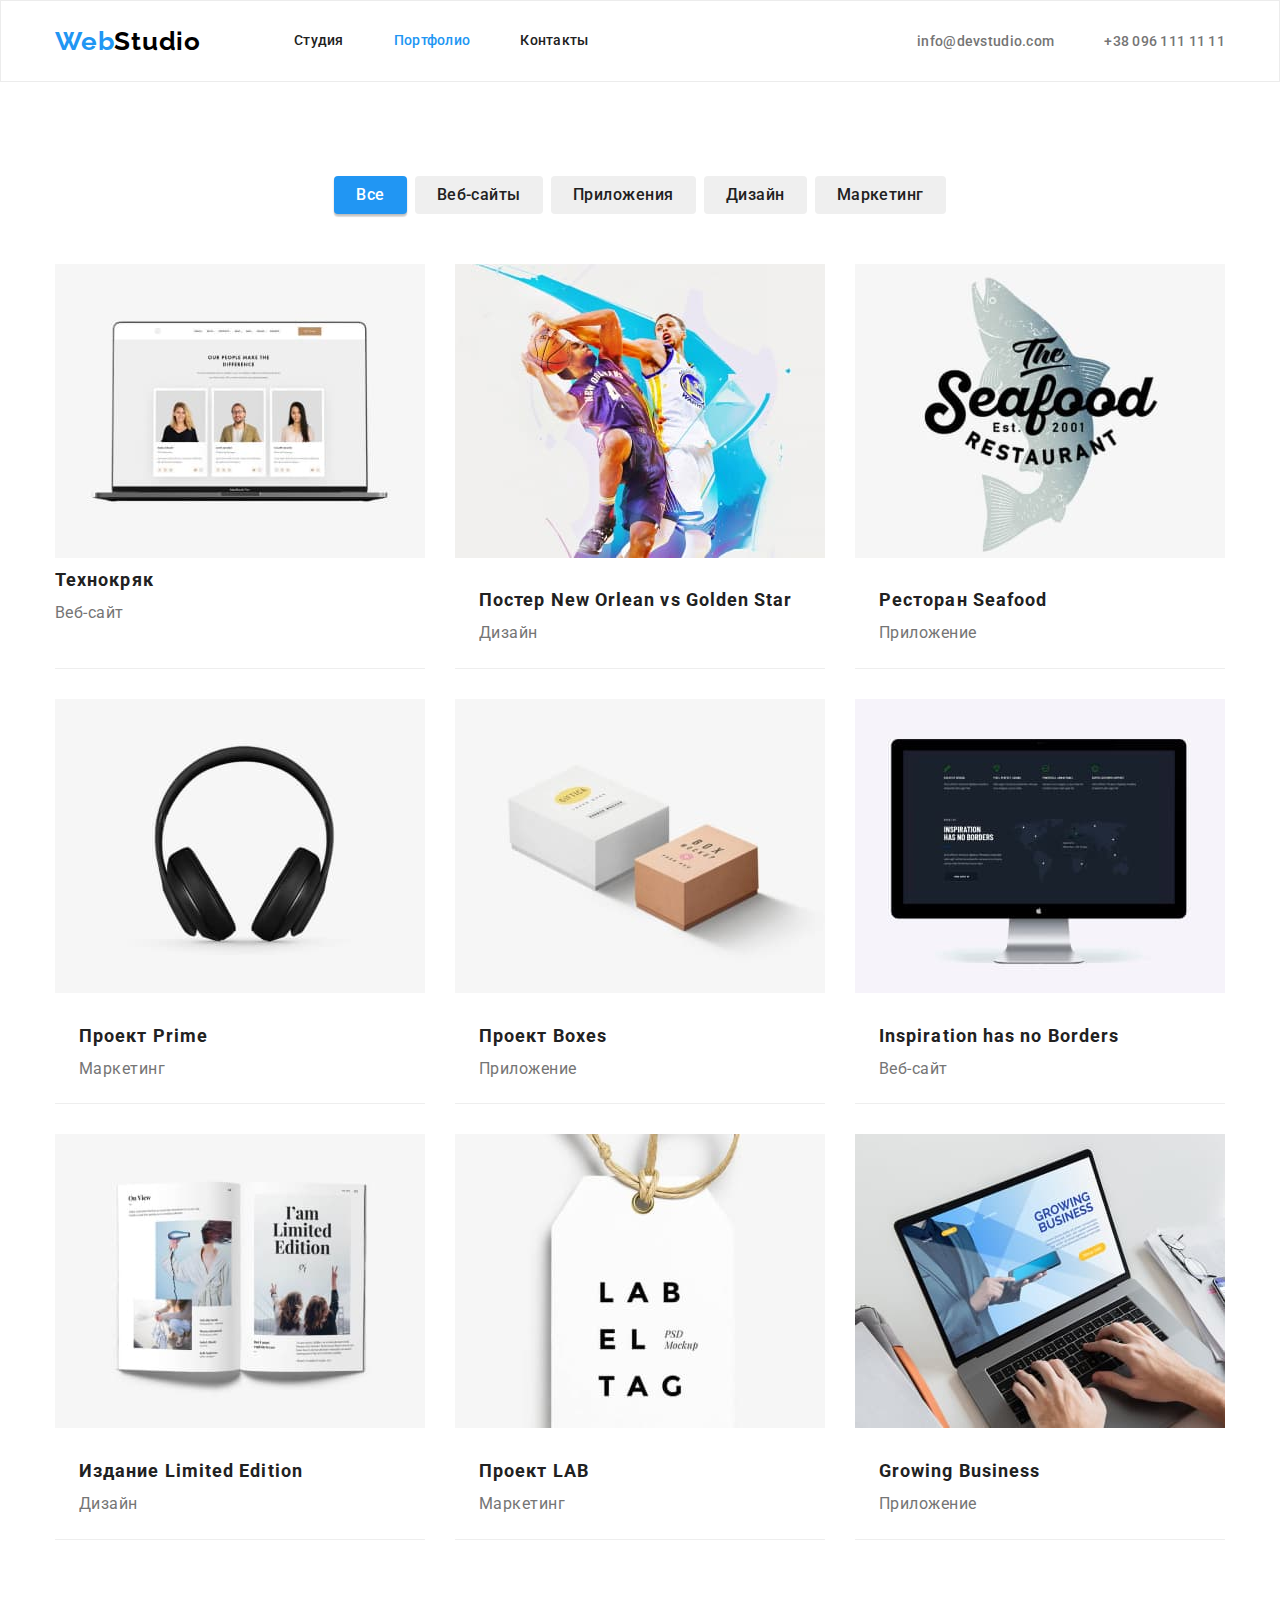
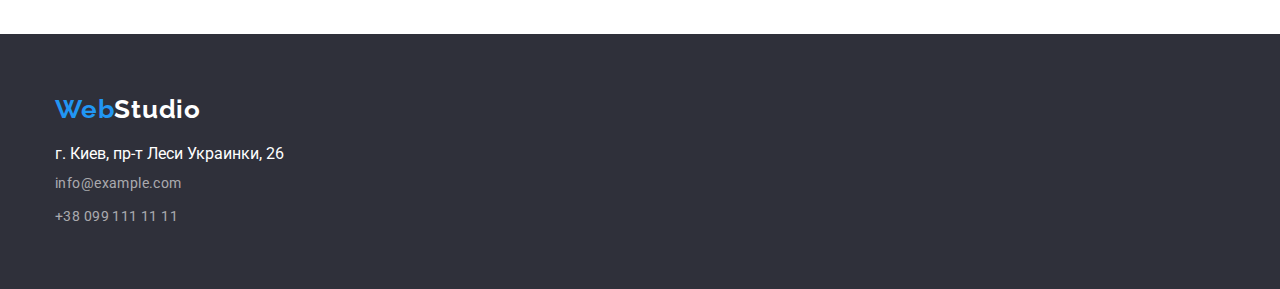
==== commit 6f06fa68: "Изменен  и оптимизирован портфолио" ====
--- a/portfolio.html
+++ b/portfolio.html
@@ -69,58 +69,74 @@
             <li class="examples-item">
                 <a href="" class="examples-link">
                     <img src="./images/orlean.jpg" alt="Постер New Orlean vs Golden Star" width="370" height="294">
-                <h2 class="examples-text">Постер New Orlean vs Golden Star</h2>
+                    <div class="examples-content">
+                 <h2 class="examples-text">Постер New Orlean vs Golden Star</h2>
                 <p class="examples-description">Дизайн</p>
+                </div>
                 </a>
             <li class="examples-item">
                 <a href="" class="examples-link"> 
                     <img src="./images/seafood.jpg" alt="Приложение ресторана Seafood" width="370" height="294">
-                <h2 class="examples-text">Ресторан Seafood</h2>
+                    <div class="examples-content">
+                    <h2 class="examples-text">Ресторан Seafood</h2>
                 <p class="examples-description">Приложение</p>
+                </div>
                 </a>
             </li>
             <li class="examples-item">
                 <a href="" class="examples-link">
                     <img src="./images/prime.jpg" alt="Наушники как маркетинг проекта Прайм" width="370"
                         height="294">
+                        <div class="examples-content">
                 <h2 class="examples-text">Проект Prime</h2>
                 <p class="examples-description">Маркетинг</p>
+                </div>
                 </a>
             </li>
             <li class="examples-item">
                 <a href="" class="examples-link">
                     <img src="./images/boxes.jpg" alt="Приложение проект Boxes" width="370" height="294">
-                <h2 class="examples-text">Проект Boxes</h2>
+                    <div class="examples-content">
+                    <h2 class="examples-text">Проект Boxes</h2>
                 <p class="examples-description">Приложение</p>
+                </div>
                 </a>
             </li>
             <li class="examples-item">
                 <a href="" class="examples-link">
                     <img src="./images/inspiration.jpg" alt="Веб-сайт Inspiration has no Borders" width="370"
                         height="294">
-                <h2 class="examples-text">Inspiration has no Borders</h2>
+                <div class="examples-content">
+                        <h2 class="examples-text">Inspiration has no Borders</h2>
                 <p class="examples-description">Веб-сайт</p>
+                </div>
                 </a>
             </li>
             <li class="examples-item">
                 <a href="" class="examples-link">
                     <img src="./images/limited.jpg" alt="Дизайн Издания Limited Edition" width="370" height="294">
-                <h2 class="examples-text">Издание Limited Edition</h2>
+                    <div class="examples-content">
+                    <h2 class="examples-text">Издание Limited Edition</h2>
                 <p class="examples-description">Дизайн</p>
+                </div>
                 </a>
             </li>
             <li class="examples-item">
                 <a href="" class="examples-link">
                     <img src="./images/project.jpg" alt="Маркетинг Проект LAB" width="370" height="294">
-                <h2 class="examples-text">Проект LAB</h2>
+                    <div class="examples-content">
+                    <h2 class="examples-text">Проект LAB</h2>
                 <p class="examples-description">Маркетинг</p>
+                </div>
                 </a>
             </li>
             <li class="examples-item">
                 <a href="" class="examples-link">
                     <img src="./images/growing.jpg" alt="Приложение Growing Business" width="370" height="294">
-                <h2 class="examples-text">Growing Business</h2>
+                <div class="examples-content">
+                    <h2 class="examples-text">Growing Business</h2>
                 <p class="examples-description">Приложение</p>
+                </div>
                 </a>
             </li>
         </ul>
--- a/css/styles.css
+++ b/css/styles.css
@@ -428,26 +428,20 @@
   list-style: none;
   display: flex;
   flex-wrap: wrap;
-  margin-right: -30px;
+  margin-left: -30px;
   margin-bottom: -30px;
-  flex-basis: calc((100% - 60px) / 3);
+  flex-basis: calc(100% / 3 - 30px);
 }
 
 .examples-item {
   border-bottom: 1px solid #eeeeee;
-  margin-right: 30px;
+  margin-left: 30px;
   margin-bottom: 30px;
 }
 
-.examples-text {
+.examples-content {
   padding-left: 24px;
   padding-right: 24px;
-  margin-top: 20px;
-  margin-bottom: 4px;
-}
-
-.examples-description {
-  padding-left: 24px;
-  padding-right: 24px;
+  padding-top: 20px;
   padding-bottom: 20px;
 }
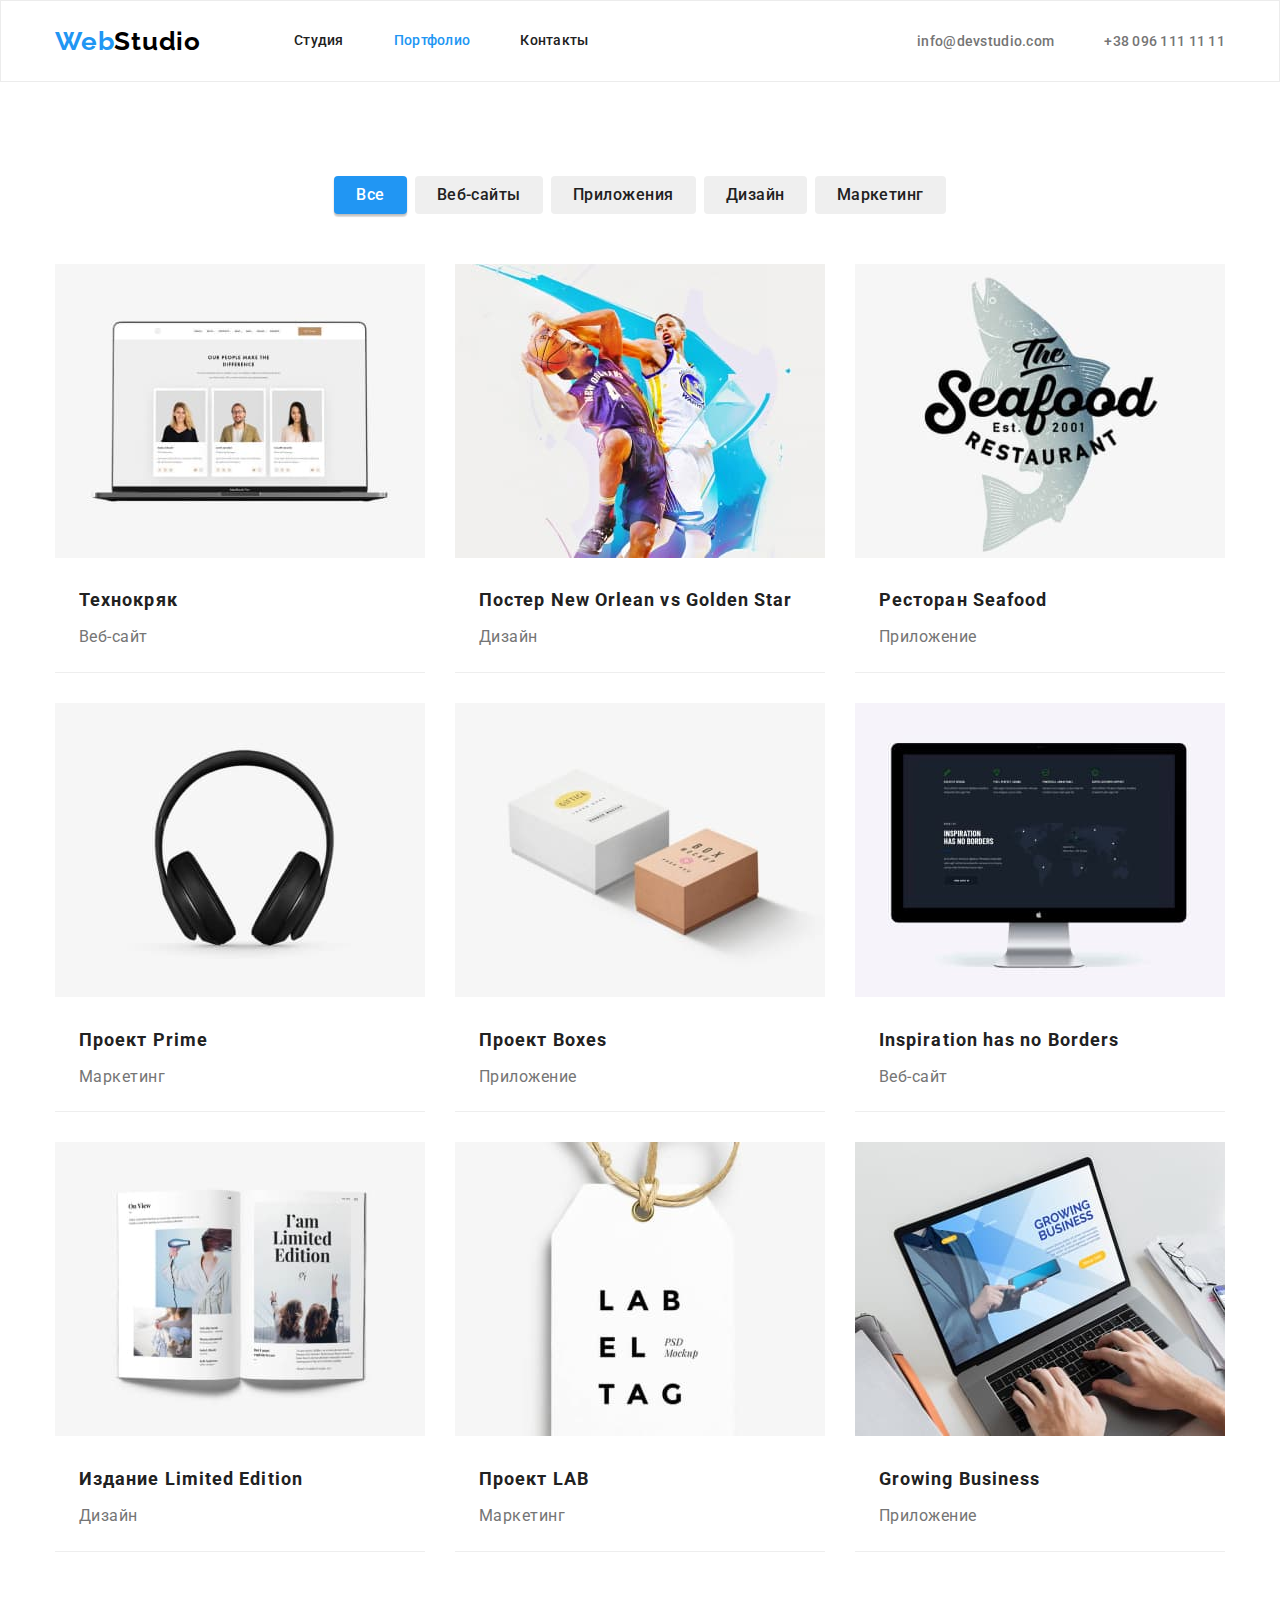
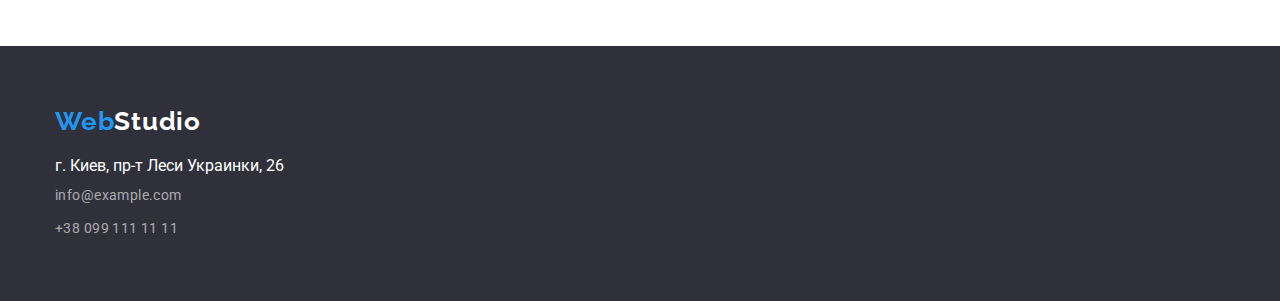
==== commit ad9d4d55: "Поправлены карточки" ====
--- a/portfolio.html
+++ b/portfolio.html
@@ -61,9 +61,12 @@
          <ul class="examples-list">
             <li class="examples-item">
                 <a href="" class="examples-link">
+                    
                     <img src="./images/tekhnokriak.jpg" alt="Веб-сайт компании Технокряк" width="370" height="294">
+                <div class="examples-content">
                 <h2 class="examples-text">Технокряк</h2>
                 <p class="examples-description">Веб-сайт</p>
+                </div>
                 </a>
             </li>
             <li class="examples-item">
--- a/css/styles.css
+++ b/css/styles.css
@@ -445,3 +445,7 @@
   padding-top: 20px;
   padding-bottom: 20px;
 }
+
+.examples-text {
+  padding-bottom: 4px;
+}
